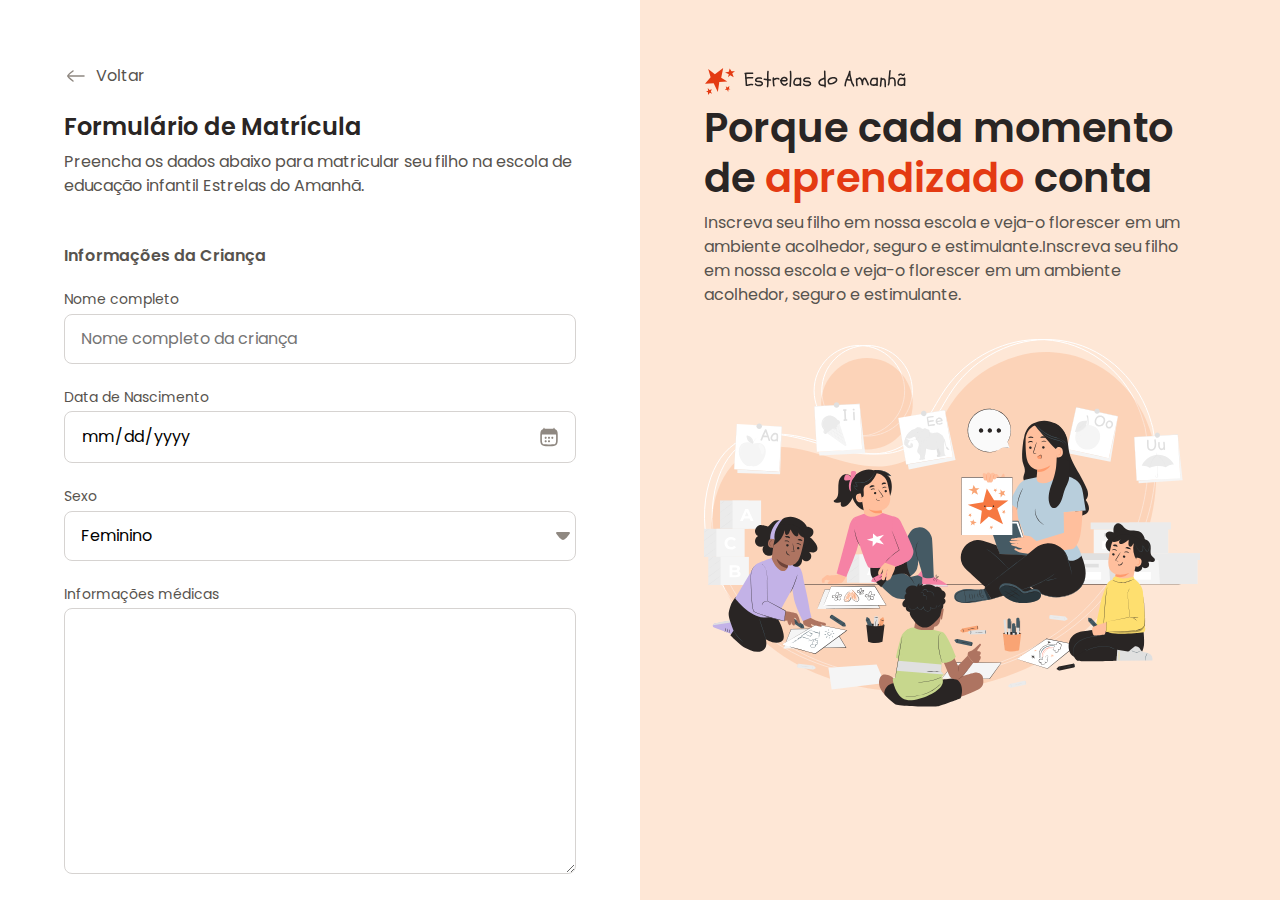
==== formulario-de-matricula/index.html @ fb098192 "configurando os inputs de data e select" ====
<!DOCTYPE html>
<html lang="pt-BR">
<head>
  <link rel="preconnect" href="https://fonts.googleapis.com">
  <link rel="preconnect" href="https://fonts.gstatic.com" crossorigin>
  <meta charset="UTF-8">
  <meta name="viewport" content="width=device-width, initial-scale=1.0">
  <title>Estrelas do Amanhã</title>
  <link rel="stylesheet" href="styles/index.css">
  <link href="https://fonts.googleapis.com/css2?family=Poppins:ital,wght@0,100;0,200;0,300;0,400;0,500;0,600;0,700;0,800;0,900;1,100;1,200;1,300;1,400;1,500;1,600;1,700;1,800;1,900&display=swap" rel="stylesheet">
</head>
<body>
  <div id="app">
    <main>
      <div class="main-container">
        <div class="back">
          <img src="assets/icons/arrow-left-02.svg" alt="seta de voltar">
          <span>Voltar</span>
        </div>

        <h1>Formulário de Matrícula</h1>
        <p>
          Preencha os dados abaixo para matricular seu filho na escola de educação infantil Estrelas do Amanhã.
        </p>

        <form method="post" enctype="multipart/form-data">
          <fieldset class="child-info">
            <legend>Informações da Criança</legend>
            <div class="input-wrapper">
              <label for="fullname">Nome completo</label>
              <input 
                id="fullname"
                name="fullname" 
                type="text" 
                placeholder="Nome completo da criança">
            </div>
            <div class="input-wrapper">
              <label for="birthday">Data de Nascimento</label>
              <input 
                id="birthday"
                name="birthday"
                type="date"
                lang="pt-BR">
            </div>
            
            <div class="select-wrapper">
              <label for="gender">Sexo</label>
              <select name="gender" id="gender">
                <option value="female">Feminino</option>
                <option value="male">Masculino</option>
                <option value="na">Prefiro não responder</option>
              </select>
            </div>

            <div class="textarea-wrapper">
              <label for="medical-info">Informações médicas</label>
              <textarea name="medical-info" id="medical-info" cols="30" rows="10" placeholder="A criança possui alguma condição médica que a escola deve estar ciente? Se sim, especifique.">
              </textarea>
            </div>

            <div class="droparea-wrapper">
              <input type="file" name="birth-file" id="birth-file">
              <img src="assets/icons/cloud-upload.svg" alt="">
              <p>Clique aqui para selecionar os arquivos</p>
            </div>
          </fieldset>
        </form>
      </div>
    </main>

    <aside>
      <div class="aside-container">
        <header>
          <img src="assets/logo.svg" alt="logo">
          <h2>
            Porque cada momento de <span>aprendizado</span> conta
          </h2>
          <p>
            Inscreva seu filho em nossa escola e veja-o florescer em um ambiente acolhedor, seguro e estimulante.Inscreva seu filho em nossa escola e veja-o florescer em um ambiente acolhedor, seguro e estimulante.
          </p>
        </header>
        <img src="assets/illustration.svg" alt="Ilustração de uma professora com crianças prestando atenção">
      </div>
    </aside>
  </div>
</body>
</html>
---- formulario-de-matricula/styles/index.css ----
@import url(global.css);
@import url(layout.css);
@import url(forms.css);
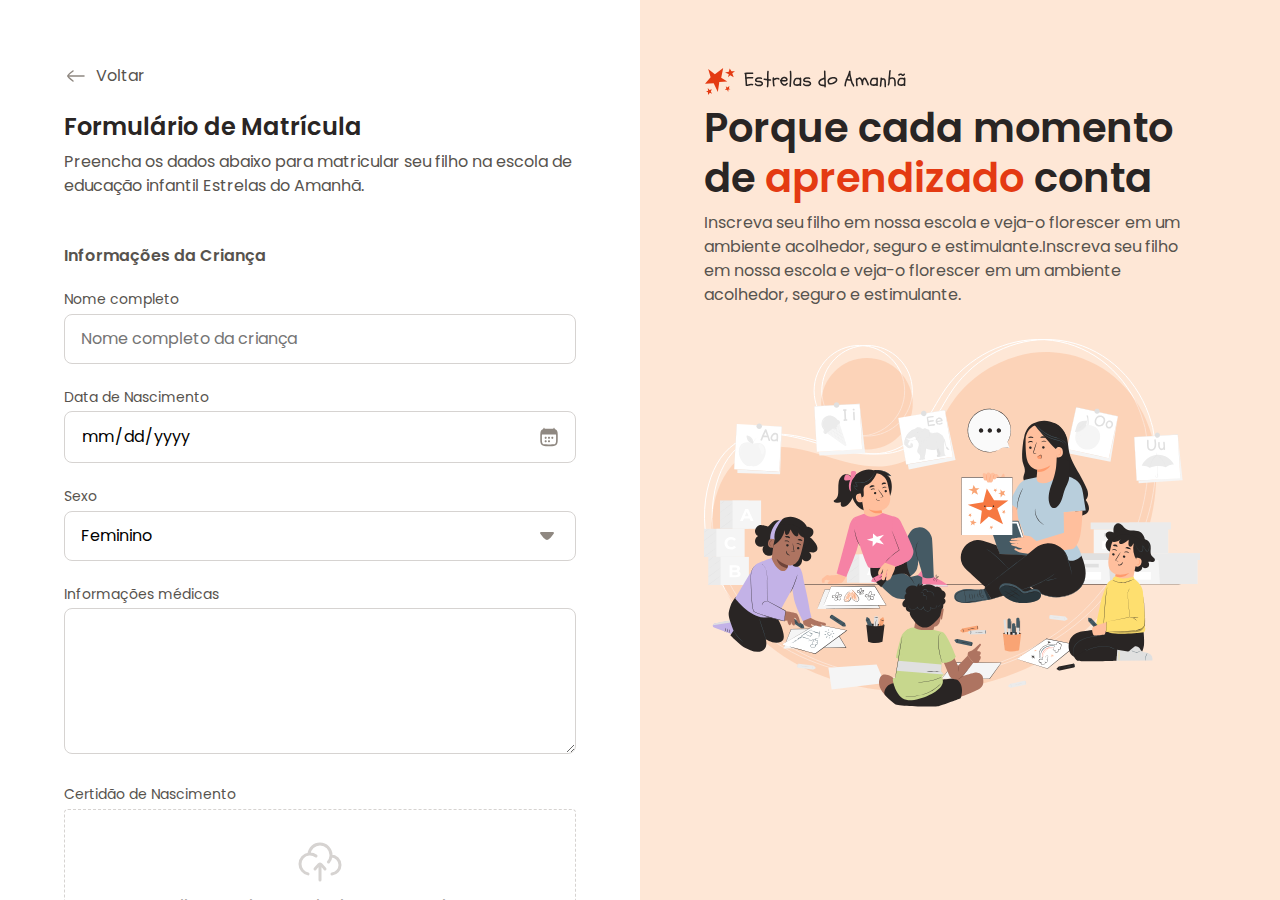
==== commit 5d26a106: "trabalhando no campo de envio de arquivos" ====
--- a/formulario-de-matricula/index.html
+++ b/formulario-de-matricula/index.html
@@ -54,14 +54,22 @@
 
             <div class="textarea-wrapper">
               <label for="medical-info">Informações médicas</label>
-              <textarea name="medical-info" id="medical-info" cols="30" rows="10" placeholder="A criança possui alguma condição médica que a escola deve estar ciente? Se sim, especifique.">
+              <textarea name="medical-info" id="medical-info" cols="30" rows="5" placeholder="A criança possui alguma condição médica que a escola deve estar ciente? Se sim, especifique.">
               </textarea>
             </div>
 
             <div class="droparea-wrapper">
-              <input type="file" name="birth-file" id="birth-file">
-              <img src="assets/icons/cloud-upload.svg" alt="">
-              <p>Clique aqui para selecionar os arquivos</p>
+              <label for="birth-file">Certidão de Nascimento</label>
+
+              <div class="dropzone">
+                <input type="file" name="birth-file" id="birth-file">
+                <svg width="48" height="48" viewBox="0 0 48 48" fill="none" xmlns="http://www.w3.org/2000/svg">
+                  <path d="M34.9552 18.0221C34.97 18.022 34.985 18.022 35 18.022C39.9706 18.022 44 22.0588 44 27.0386C44 31.6796 40.5 35.5016 36 36M34.9552 18.0221C34.9848 17.6921 35 17.3579 35 17.0202C35 10.9339 30.0752 6 24 6C18.2465 6 13.5247 10.4253 13.0408 16.0638M34.9552 18.0221C34.7506 20.2952 33.8572 22.3692 32.4856 24.033M13.0408 16.0638C7.96796 16.5475 4 20.8278 4 26.0366C4 30.8834 7.43552 34.9264 12 35.8546M13.0408 16.0638C13.3565 16.0337 13.6765 16.0183 14 16.0183C16.2516 16.0183 18.3295 16.7639 20.001 18.022" stroke="#D6D3D1" stroke-width="3" stroke-linecap="round" stroke-linejoin="round"/>
+                  <path d="M24 26V42M24 26C22.5996 26 19.9831 29.9886 19 31M24 26C25.4004 26 28.017 29.9886 29 31" stroke="#D6D3D1" stroke-width="3" stroke-linecap="round" stroke-linejoin="round"/>
+                </svg>
+                  
+                <p>Clique aqui para selecionar os arquivos</p>
+              </div>
             </div>
           </fieldset>
         </form>
